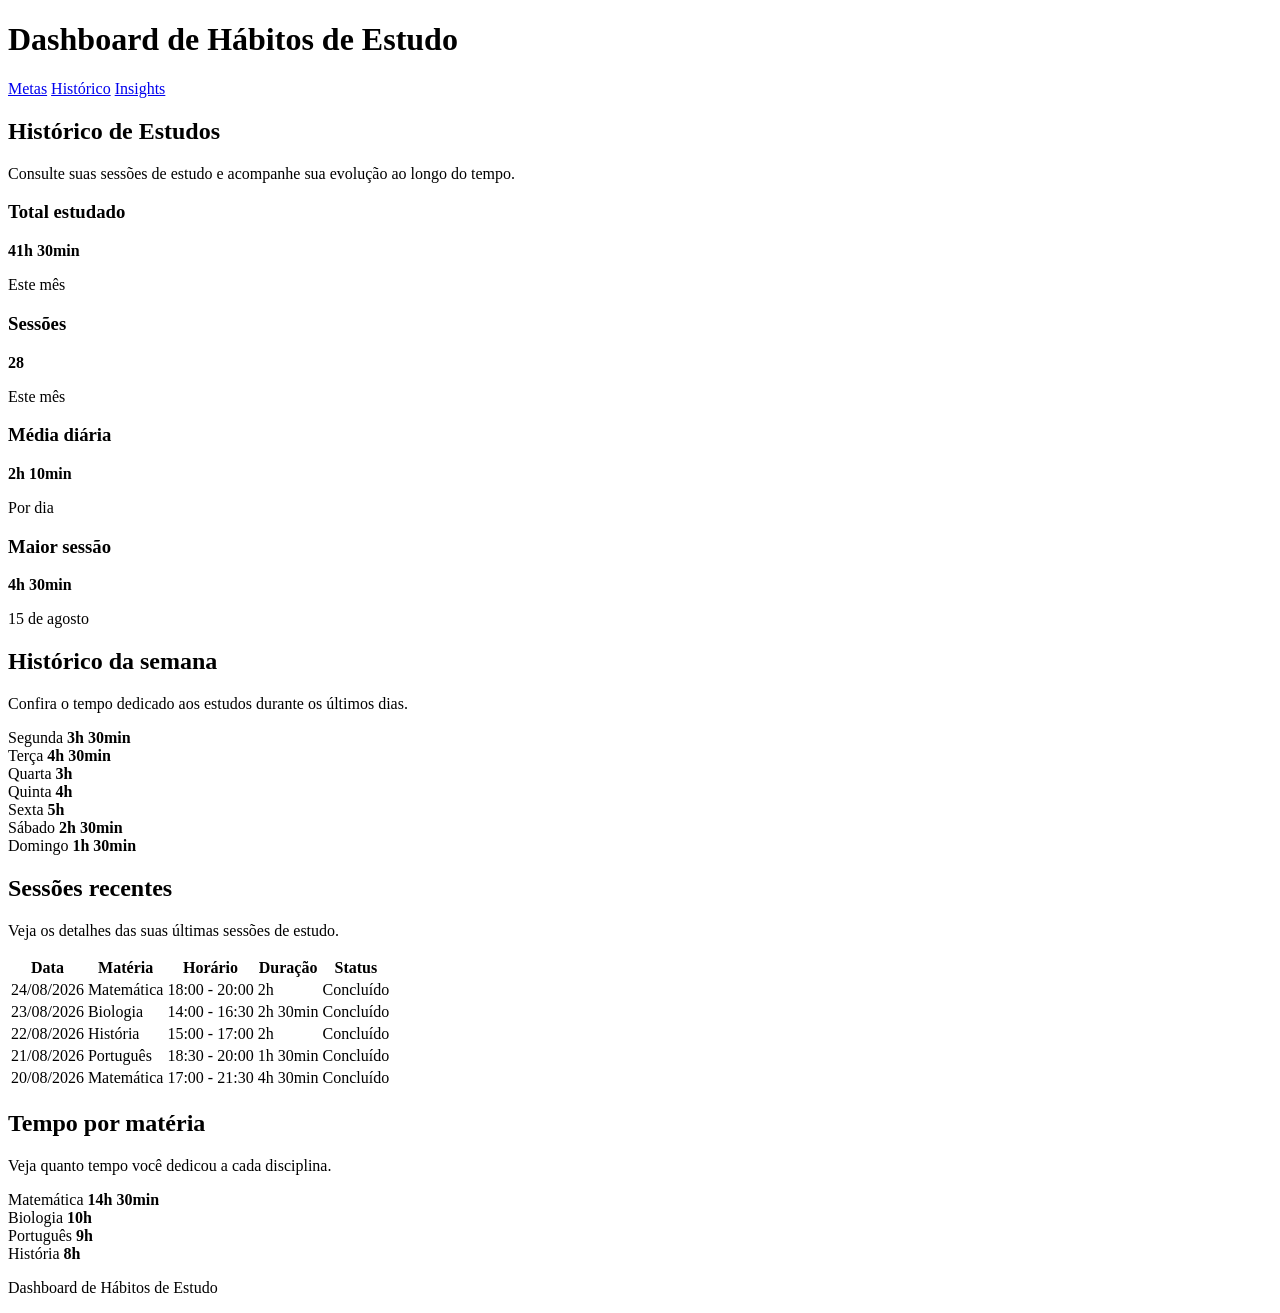
==== historico/index.html @ 1931b009 "conteúdo do arquivo index.html" ====
<!DOCTYPE html>
<html lang="pt-BR">

<head>
    <meta charset="UTF-8">
    <meta name="viewport" content="width=device-width, initial-scale=1.0">

    <title>Histórico de Estudos</title>

    <link rel="stylesheet" href="style.css">
</head>

<body>

    <header>
        <h1>Dashboard de Hábitos de Estudo</h1>

        <nav>
            <a href="index.html">Metas</a>
            <a href="historico.html">Histórico</a>
            <a href="insights.html">Insights</a>
        </nav>
    </header>

    <main>

        <section class="historico-header">
            <h2>Histórico de Estudos</h2>
            <p>
                Consulte suas sessões de estudo e acompanhe sua evolução ao longo do tempo.
            </p>
        </section>

        <section class="historico-resumo">

            <div class="historico-card">
                <h3>Total estudado</h3>
                <strong>41h 30min</strong>
                <p>Este mês</p>
            </div>

            <div class="historico-card">
                <h3>Sessões</h3>
                <strong>28</strong>
                <p>Este mês</p>
            </div>

            <div class="historico-card">
                <h3>Média diária</h3>
                <strong>2h 10min</strong>
                <p>Por dia</p>
            </div>

            <div class="historico-card">
                <h3>Maior sessão</h3>
                <strong>4h 30min</strong>
                <p>15 de agosto</p>
            </div>

        </section>

        <section class="historico-semanal">

            <h2>Histórico da semana</h2>

            <p>
                Confira o tempo dedicado aos estudos durante os últimos dias.
            </p>

            <div class="dias-estudo">

                <div class="dia-estudo">
                    <div class="dia-topo">
                        <span>Segunda</span>
                        <strong>3h 30min</strong>
                    </div>

                    <div class="barra-historico">
                        <div style="width: 70%;"></div>
                    </div>
                </div>

                <div class="dia-estudo">
                    <div class="dia-topo">
                        <span>Terça</span>
                        <strong>4h 30min</strong>
                    </div>

                    <div class="barra-historico">
                        <div style="width: 90%;"></div>
                    </div>
                </div>


                <div class="dia-estudo">
                    <div class="dia-topo">
                        <span>Quarta</span>
                        <strong>3h</strong>
                    </div>

                    <div class="barra-historico">
                        <div style="width: 60%;"></div>
                    </div>
                </div>

                <div class="dia-estudo">
                    <div class="dia-topo">
                        <span>Quinta</span>
                        <strong>4h</strong>
                    </div>

                    <div class="barra-historico">
                        <div style="width: 80%;"></div>
                    </div>
                </div>

                <div class="dia-estudo">
                    <div class="dia-topo">
                        <span>Sexta</span>
                        <strong>5h</strong>
                    </div>

                    <div class="barra-historico">
                        <div style="width: 100%;"></div>
                    </div>
                </div>

                <div class="dia-estudo">
                    <div class="dia-topo">
                        <span>Sábado</span>
                        <strong>2h 30min</strong>
                    </div>

                    <div class="barra-historico">
                        <div style="width: 50%;"></div>
                    </div>
                </div>


                <div class="dia-estudo">
                    <div class="dia-topo">
                        <span>Domingo</span>
                        <strong>1h 30min</strong>
                    </div>

                    <div class="barra-historico">
                        <div style="width: 30%;"></div>
                    </div>
                </div>

            </div>

        </section>

        <section class="sessoes">

            <h2>Sessões recentes</h2>

            <p>
                Veja os detalhes das suas últimas sessões de estudo.
            </p>

            <div class="tabela-container">

                <table>

                    <thead>
                        <tr>
                            <th>Data</th>
                            <th>Matéria</th>
                            <th>Horário</th>
                            <th>Duração</th>
                            <th>Status</th>
                        </tr>
                    </thead>

                    <tbody>

                        <tr>
                            <td>24/08/2026</td>
                            <td>Matemática</td>
                            <td>18:00 - 20:00</td>
                            <td>2h</td>
                            <td>
                                <span class="status concluido">
                                    Concluído
                                </span>
                            </td>
                        </tr>

                        <tr>
                            <td>23/08/2026</td>
                            <td>Biologia</td>
                            <td>14:00 - 16:30</td>
                            <td>2h 30min</td>
                            <td>
                                <span class="status concluido">
                                    Concluído
                                </span>
                            </td>
                        </tr>

                        <tr>
                            <td>22/08/2026</td>
                            <td>História</td>
                            <td>15:00 - 17:00</td>
                            <td>2h</td>
                            <td>
                                <span class="status concluido">
                                    Concluído
                                </span>
                            </td>
                        </tr>

                        <tr>
                            <td>21/08/2026</td>
                            <td>Português</td>
                            <td>18:30 - 20:00</td>
                            <td>1h 30min</td>
                            <td>
                                <span class="status concluido">
                                    Concluído
                                </span>
                            </td>
                        </tr>

                        <tr>
                            <td>20/08/2026</td>
                            <td>Matemática</td>
                            <td>17:00 - 21:30</td>
                            <td>4h 30min</td>
                            <td>
                                <span class="status concluido">
                                    Concluído
                                </span>
                            </td>
                        </tr>

                    </tbody>

                </table>

            </div>

        </section>

        <section class="materias-historico">

            <h2>Tempo por matéria</h2>

            <p>
                Veja quanto tempo você dedicou a cada disciplina.
            </p>

            <div class="materia">

                <div class="materia-info">
                    <span>Matemática</span>
                    <strong>14h 30min</strong>
                </div>

                <div class="materia-barra">
                    <div style="width: 85%;"></div>
                </div>

            </div>

            <div class="materia">

                <div class="materia-info">
                    <span>Biologia</span>
                    <strong>10h</strong>
                </div>

                <div class="materia-barra">
                    <div style="width: 70%;"></div>
                </div>

            </div>

            <div class="materia">

                <div class="materia-info">
                    <span>Português</span>
                    <strong>9h</strong>
                </div>

                <div class="materia-barra">
                    <div style="width: 60%;"></div>
                </div>

            </div>

            <div class="materia">

                <div class="materia-info">
                    <span>História</span>
                    <strong>8h</strong>
                </div>

                <div class="materia-barra">
                    <div style="width: 50%;"></div>
                </div>

            </div>

        </section>

    </main>

    <footer>
        <p>Dashboard de Hábitos de Estudo</p>
    </footer>

</body>
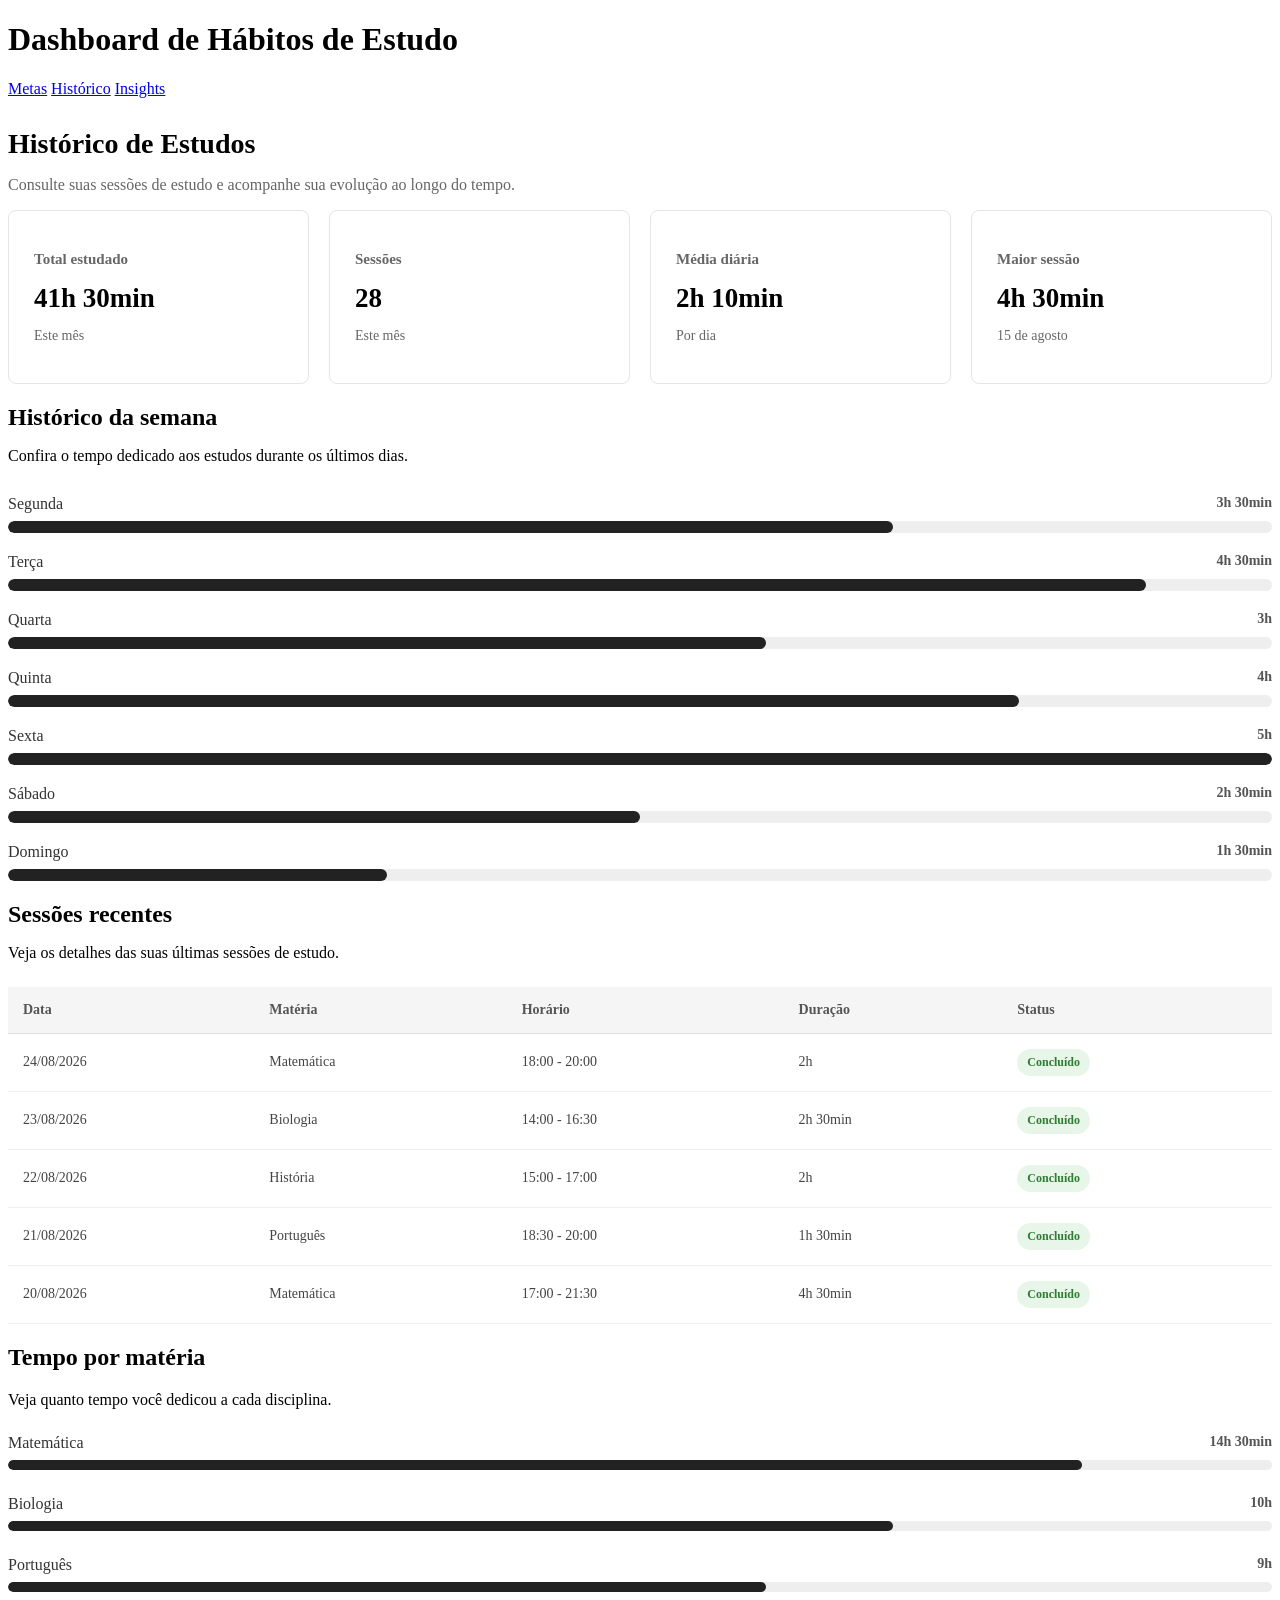
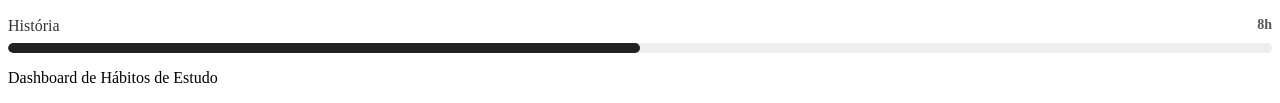
==== commit 612063f2: "conteúdo do arquivo styles.css" ====
--- a/historico/index.html
+++ b/historico/index.html
@@ -7,7 +7,7 @@
 
     <title>Histórico de Estudos</title>
 
-    <link rel="stylesheet" href="style.css">
+    <link rel="stylesheet" href="styles.css">
 </head>
 
 <body>
--- a/historico/styles.css
+++ b/historico/styles.css
@@ -0,0 +1,254 @@
+.historico-header {
+    margin-top: 30px;
+}
+
+.historico-header h2 {
+    font-size: 28px;
+    margin-bottom: 10px;
+}
+
+.historico-header p {
+    color: #666;
+}
+
+.historico-resumo {
+    display: grid;
+
+    grid-template-columns: repeat(4, 1fr);
+
+    gap: 20px;
+
+    background-color: transparent;
+
+    padding: 0;
+}
+
+.historico-card {
+    background-color: #ffffff;
+
+    padding: 25px;
+
+    border-radius: 8px;
+
+    border: 1px solid #e5e5e5;
+}
+
+.historico-card h3 {
+    font-size: 15px;
+
+    color: #666;
+
+    margin-bottom: 15px;
+}
+
+.historico-card strong {
+    display: block;
+
+    font-size: 27px;
+
+    margin-bottom: 8px;
+}
+
+.historico-card p {
+    color: #666;
+
+    font-size: 14px;
+}
+
+.historico-semanal h2 {
+    margin-bottom: 10px;
+}
+
+.historico-semanal > p {
+    margin-bottom: 30px;
+}
+
+.dias-estudo {
+    display: flex;
+
+    flex-direction: column;
+
+    gap: 20px;
+}
+
+.dia-estudo {
+    width: 100%;
+}
+
+.dia-topo {
+    display: flex;
+
+    justify-content: space-between;
+
+    margin-bottom: 8px;
+}
+
+.dia-topo span {
+    color: #333;
+}
+
+.dia-topo strong {
+    color: #555;
+
+    font-size: 14px;
+}
+
+.barra-historico {
+    width: 100%;
+
+    height: 12px;
+
+    background-color: #eeeeee;
+
+    border-radius: 10px;
+
+    overflow: hidden;
+}
+
+.barra-historico div {
+    height: 100%;
+
+    background-color: #222;
+
+    border-radius: 10px;
+}
+
+.sessoes h2 {
+    margin-bottom: 10px;
+}
+
+.sessoes > p {
+    margin-bottom: 25px;
+}
+
+.tabela-container {
+    width: 100%;
+
+    overflow-x: auto;
+}
+
+table {
+    width: 100%;
+
+    border-collapse: collapse;
+
+    min-width: 650px;
+}
+
+thead {
+    background-color: #f5f5f5;
+}
+
+th {
+    text-align: left;
+
+    padding: 15px;
+
+    font-size: 14px;
+
+    color: #555;
+
+    border-bottom: 1px solid #ddd;
+}
+
+td {
+    padding: 15px;
+
+    border-bottom: 1px solid #eee;
+
+    font-size: 14px;
+
+    color: #444;
+}
+
+tbody tr:hover {
+    background-color: #fafafa;
+}
+
+.status {
+    display: inline-block;
+
+    padding: 6px 10px;
+
+    border-radius: 20px;
+
+    font-size: 12px;
+
+    font-weight: bold;
+}
+
+.concluido {
+    background-color: #e8f5e9;
+
+    color: #2e7d32;
+}
+
+.materia {
+    margin-top: 25px;
+}
+
+.materia-info {
+    display: flex;
+
+    justify-content: space-between;
+
+    margin-bottom: 8px;
+}
+
+.materia-info span {
+    color: #333;
+}
+
+.materia-info strong {
+    color: #555;
+
+    font-size: 14px;
+}
+
+.materia-barra {
+    width: 100%;
+
+    height: 10px;
+
+    background-color: #eeeeee;
+
+    border-radius: 10px;
+
+    overflow: hidden;
+}
+
+.materia-barra div {
+    height: 100%;
+
+    background-color: #222;
+
+    border-radius: 10px;
+}
+
+@media (max-width: 900px) {
+
+    .historico-resumo {
+        grid-template-columns: repeat(2, 1fr);
+    }
+
+}
+
+@media (max-width: 600px) {
+
+    main {
+        width: 92%;
+    }
+
+    .historico-resumo {
+        grid-template-columns: 1fr;
+    }
+
+    section {
+        padding: 20px;
+    }
+
+    .historico-header h2 {
+        font-size: 24px;
+    }
+
+}
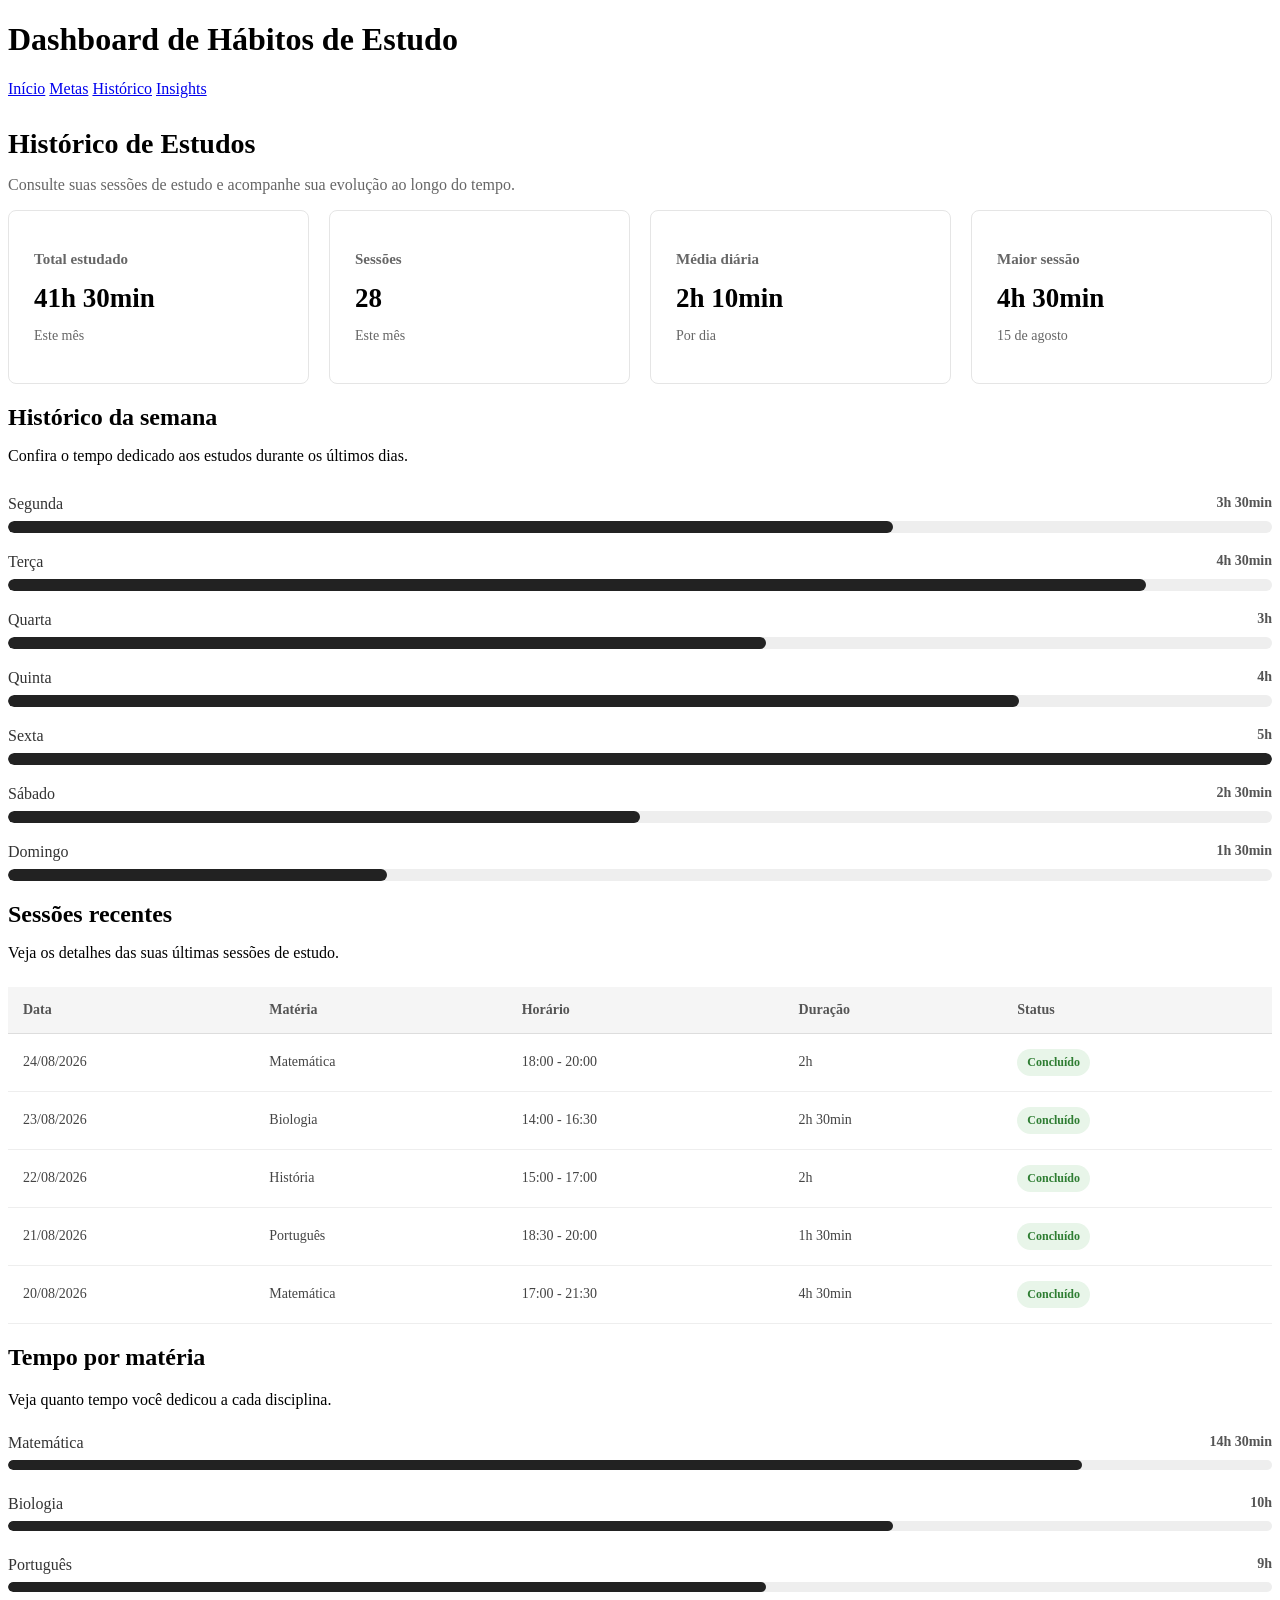
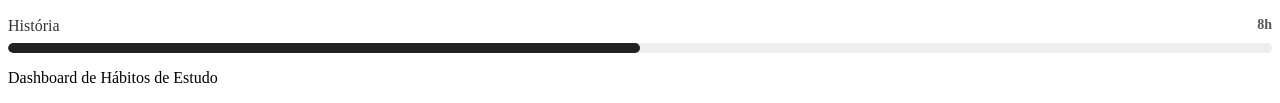
==== commit 0976bf7a: "Correção dos links entre paginas" ====
--- a/historico/index.html
+++ b/historico/index.html
@@ -16,9 +16,10 @@
         <h1>Dashboard de Hábitos de Estudo</h1>
 
         <nav>
-            <a href="index.html">Metas</a>
-            <a href="historico.html">Histórico</a>
-            <a href="insights.html">Insights</a>
+            <a href="../index.html">Início</a>
+            <a href="../index.html">Metas</a>
+            <a href="../historico/index.html">Histórico</a>
+            <a href="../insights/index.html">Insights</a>
         </nav>
     </header>
 
